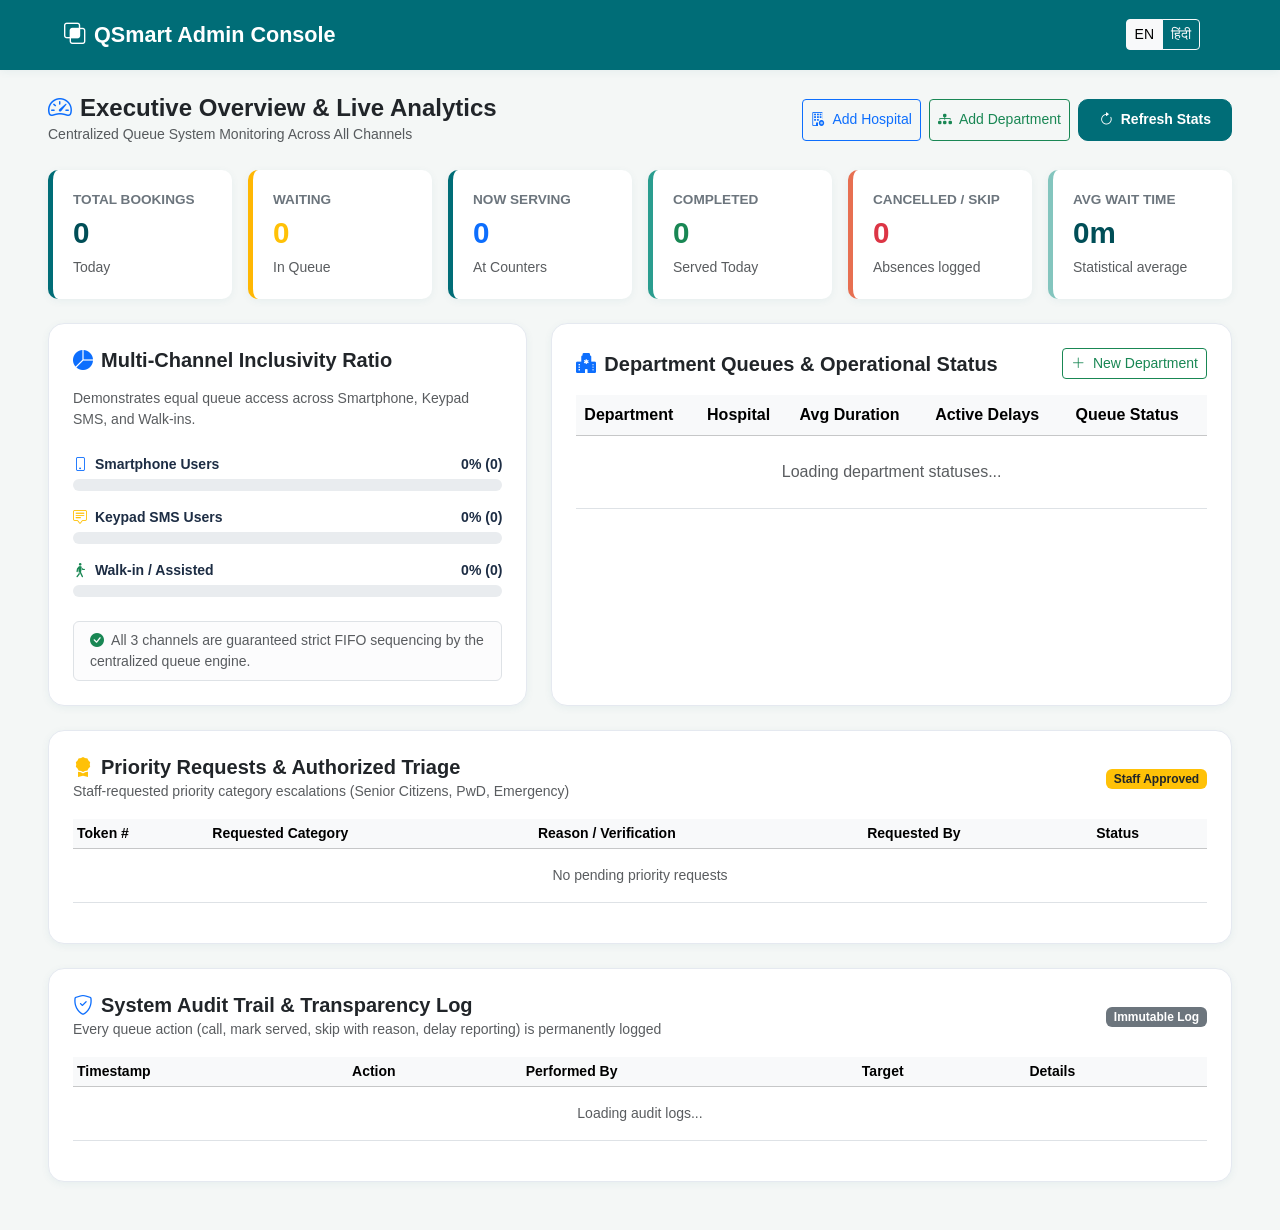
==== src/main/resources/static/admin-dashboard.html @ 99bf1048 "Initial commit: QSmart Inclusive & Intelligent Virtual Queue Management System" ====
<!DOCTYPE html>
<html lang="en">
<head>
    <meta charset="UTF-8">
    <meta name="viewport" content="width=device-width, initial-scale=1.0">
    <title>QSmart — System Admin Console &amp; Analytics</title>
    <link href="https://cdn.jsdelivr.net/npm/bootstrap@5.3.3/dist/css/bootstrap.min.css" rel="stylesheet">
    <link href="https://cdn.jsdelivr.net/npm/bootstrap-icons@1.11.3/font/bootstrap-icons.min.css" rel="stylesheet">
    <link rel="stylesheet" href="css/styles.css">
</head>
<body>

    <!-- Navbar -->
    <nav class="navbar navbar-expand-lg navbar-custom sticky-top">
        <div class="container-fluid px-lg-5">
            <a class="navbar-brand" href="index.html">
                <i class="bi bi-intersect"></i> QSmart Admin Console
            </a>
            <div class="d-flex align-items-center gap-3">
                <div class="btn-group btn-group-sm" role="group">
                    <button type="button" class="btn btn-outline-light lang-btn active" data-lang="en" onclick="setLanguage('en')">EN</button>
                    <button type="button" class="btn btn-outline-light lang-btn" data-lang="hi" onclick="setLanguage('hi')">हिंदी</button>
                </div>
                <div id="userNavSection" class="d-flex"></div>
            </div>
        </div>
    </nav>

    <!-- Main Container -->
    <div class="container-fluid px-lg-5 my-4">
        
        <!-- Header with Action Buttons -->
        <div class="d-flex flex-wrap justify-content-between align-items-center gap-3 mb-4">
            <div>
                <h4 class="fw-bold text-dark mb-0"><i class="bi bi-speedometer2 text-primary me-2"></i>Executive Overview &amp; Live Analytics</h4>
                <small class="text-muted">Centralized Queue System Monitoring Across All Channels</small>
            </div>
            <div class="d-flex gap-2">
                <button class="btn btn-outline-primary btn-sm" data-bs-toggle="modal" data-bs-target="#addHospitalModal">
                    <i class="bi bi-building-add me-1"></i> Add Hospital
                </button>
                <button class="btn btn-outline-success btn-sm" data-bs-toggle="modal" data-bs-target="#addDeptModal">
                    <i class="bi bi-diagram-3-fill me-1"></i> Add Department
                </button>
                <button class="btn btn-primary-teal btn-sm" onclick="loadAllAdminData()">
                    <i class="bi bi-arrow-clockwise me-1"></i> Refresh Stats
                </button>
            </div>
        </div>

        <!-- KPI Stat Cards -->
        <div class="row g-3 mb-4">
            <div class="col-6 col-md-4 col-xl-2">
                <div class="stat-widget">
                    <div class="stat-label">Total Bookings</div>
                    <div class="stat-value" id="kpiTotalBookings">0</div>
                    <small class="text-muted">Today</small>
                </div>
            </div>
            <div class="col-6 col-md-4 col-xl-2">
                <div class="stat-widget" style="border-left-color: #ffb703;">
                    <div class="stat-label">Waiting</div>
                    <div class="stat-value text-warning" id="kpiWaiting">0</div>
                    <small class="text-muted">In Queue</small>
                </div>
            </div>
            <div class="col-6 col-md-4 col-xl-2">
                <div class="stat-widget" style="border-left-color: #006d77;">
                    <div class="stat-label">Now Serving</div>
                    <div class="stat-value text-primary" id="kpiServing">0</div>
                    <small class="text-muted">At Counters</small>
                </div>
            </div>
            <div class="col-6 col-md-4 col-xl-2">
                <div class="stat-widget" style="border-left-color: #2a9d8f;">
                    <div class="stat-label">Completed</div>
                    <div class="stat-value text-success" id="kpiCompleted">0</div>
                    <small class="text-muted">Served Today</small>
                </div>
            </div>
            <div class="col-6 col-md-4 col-xl-2">
                <div class="stat-widget" style="border-left-color: #e76f51;">
                    <div class="stat-label">Cancelled / Skip</div>
                    <div class="stat-value text-danger" id="kpiCancelled">0</div>
                    <small class="text-muted">Absences logged</small>
                </div>
            </div>
            <div class="col-6 col-md-4 col-xl-2">
                <div class="stat-widget" style="border-left-color: #83c5be;">
                    <div class="stat-label">Avg Wait Time</div>
                    <div class="stat-value" id="kpiAvgWait">0m</div>
                    <small class="text-muted">Statistical average</small>
                </div>
            </div>
        </div>

        <!-- 3-Channel Breakdown & Peak Hours -->
        <div class="row g-4 mb-4">
            <!-- Channel Distribution Card -->
            <div class="col-lg-5">
                <div class="custom-card p-4 h-100">
                    <h5 class="fw-bold mb-3 text-dark"><i class="bi bi-pie-chart-fill text-primary me-2"></i>Multi-Channel Inclusivity Ratio</h5>
                    <p class="small text-muted mb-4">Demonstrates equal queue access across Smartphone, Keypad SMS, and Walk-ins.</p>

                    <div class="mb-3">
                        <div class="d-flex justify-content-between small fw-bold mb-1">
                            <span><i class="bi bi-phone text-primary me-1"></i> Smartphone Users</span>
                            <span id="pctSmart">0% (0)</span>
                        </div>
                        <div class="progress" style="height: 12px;">
                            <div id="progSmart" class="progress-bar bg-primary" style="width: 0%;"></div>
                        </div>
                    </div>

                    <div class="mb-3">
                        <div class="d-flex justify-content-between small fw-bold mb-1">
                            <span><i class="bi bi-chat-square-text text-warning me-1"></i> Keypad SMS Users</span>
                            <span id="pctSms">0% (0)</span>
                        </div>
                        <div class="progress" style="height: 12px;">
                            <div id="progSms" class="progress-bar bg-warning" style="width: 0%;"></div>
                        </div>
                    </div>

                    <div class="mb-3">
                        <div class="d-flex justify-content-between small fw-bold mb-1">
                            <span><i class="bi bi-person-walking text-success me-1"></i> Walk-in / Assisted</span>
                            <span id="pctWalkin">0% (0)</span>
                        </div>
                        <div class="progress" style="height: 12px;">
                            <div id="progWalkin" class="progress-bar bg-success" style="width: 0%;"></div>
                        </div>
                    </div>

                    <div class="alert alert-light border small text-muted mt-4 mb-0 py-2">
                        <i class="bi bi-check-circle-fill text-success me-1"></i>
                        All 3 channels are guaranteed strict FIFO sequencing by the centralized queue engine.
                    </div>
                </div>
            </div>

            <!-- Department Load & Counters -->
            <div class="col-lg-7">
                <div class="custom-card p-4 h-100">
                    <div class="d-flex justify-content-between align-items-center mb-3">
                        <h5 class="fw-bold mb-0 text-dark"><i class="bi bi-hospital-fill text-primary me-2"></i>Department Queues &amp; Operational Status</h5>
                        <button class="btn btn-sm btn-outline-success" data-bs-toggle="modal" data-bs-target="#addDeptModal">
                            <i class="bi bi-plus-lg me-1"></i> New Department
                        </button>
                    </div>
                    <div class="table-responsive">
                        <table class="table table-hover align-middle">
                            <thead class="table-light">
                                <tr>
                                    <th>Department</th>
                                    <th>Hospital</th>
                                    <th>Avg Duration</th>
                                    <th>Active Delays</th>
                                    <th>Queue Status</th>
                                </tr>
                            </thead>
                            <tbody id="deptStatusTableBody">
                                <tr><td colspan="5" class="text-center py-4 text-muted">Loading department statuses...</td></tr>
                            </tbody>
                        </table>
                    </div>
                </div>
            </div>
        </div>

        <!-- Priority Requests / Authorized Exceptions Section -->
        <div class="custom-card p-4 mb-4">
            <div class="d-flex justify-content-between align-items-center mb-3">
                <div>
                    <h5 class="fw-bold mb-0 text-dark"><i class="bi bi-award-fill text-warning me-2"></i>Priority Requests &amp; Authorized Triage</h5>
                    <small class="text-muted">Staff-requested priority category escalations (Senior Citizens, PwD, Emergency)</small>
                </div>
                <span class="badge bg-warning text-dark">Staff Approved</span>
            </div>

            <div class="table-responsive" style="max-height: 240px; overflow-y: auto;">
                <table class="table table-sm table-hover align-middle small">
                    <thead class="table-light sticky-top">
                        <tr>
                            <th>Token #</th>
                            <th>Requested Category</th>
                            <th>Reason / Verification</th>
                            <th>Requested By</th>
                            <th>Status</th>
                        </tr>
                    </thead>
                    <tbody id="priorityRequestsTableBody">
                        <tr><td colspan="5" class="text-center py-3 text-muted">No pending priority requests</td></tr>
                    </tbody>
                </table>
            </div>
        </div>

        <!-- Audit Log Section -->
        <div class="custom-card p-4 mb-4">
            <div class="d-flex justify-content-between align-items-center mb-3">
                <div>
                    <h5 class="fw-bold mb-0 text-dark"><i class="bi bi-shield-check text-primary me-2"></i>System Audit Trail &amp; Transparency Log</h5>
                    <small class="text-muted">Every queue action (call, mark served, skip with reason, delay reporting) is permanently logged</small>
                </div>
                <span class="badge bg-secondary">Immutable Log</span>
            </div>

            <div class="table-responsive" style="max-height: 340px; overflow-y: auto;">
                <table class="table table-sm table-hover align-middle small">
                    <thead class="table-light sticky-top">
                        <tr>
                            <th>Timestamp</th>
                            <th>Action</th>
                            <th>Performed By</th>
                            <th>Target</th>
                            <th>Details</th>
                        </tr>
                    </thead>
                    <tbody id="auditLogTableBody">
                        <tr><td colspan="5" class="text-center py-3 text-muted">Loading audit logs...</td></tr>
                    </tbody>
                </table>
            </div>
        </div>

    </div>

    <!-- Modal: Add Hospital -->
    <div class="modal fade" id="addHospitalModal" tabindex="-1">
        <div class="modal-dialog modal-dialog-centered">
            <div class="modal-content custom-card p-2">
                <div class="modal-header border-0 pb-0">
                    <h5 class="modal-title fw-bold text-dark"><i class="bi bi-building-add text-primary me-2"></i>Add Hospital / Service Center</h5>
                    <button type="button" class="btn-close" data-bs-dismiss="modal"></button>
                </div>
                <div class="modal-body">
                    <form id="addHospitalForm" onsubmit="submitNewHospital(event)">
                        <div class="mb-3">
                            <label class="form-label small fw-semibold">Hospital Code *</label>
                            <input type="text" id="hospCode" class="form-control" placeholder="e.g. CITY03" required>
                        </div>
                        <div class="mb-3">
                            <label class="form-label small fw-semibold">Hospital Name *</label>
                            <input type="text" id="hospName" class="form-control" placeholder="e.g. City District Health Center" required>
                        </div>
                        <div class="row g-2 mb-3">
                            <div class="col-6">
                                <label class="form-label small fw-semibold">City</label>
                                <input type="text" id="hospCity" class="form-control" placeholder="e.g. New Delhi" value="New Delhi">
                            </div>
                            <div class="col-6">
                                <label class="form-label small fw-semibold">Phone</label>
                                <input type="text" id="hospPhone" class="form-control" placeholder="+91-11-..." value="+91-11-23450000">
                            </div>
                        </div>
                        <div class="mb-3">
                            <label class="form-label small fw-semibold">Address</label>
                            <input type="text" id="hospAddress" class="form-control" placeholder="Hospital address" value="Civil Lines, Health Hub">
                        </div>
                        <div class="d-grid mt-4">
                            <button type="submit" class="btn btn-primary-teal fw-semibold">Save Hospital</button>
                        </div>
                    </form>
                </div>
            </div>
        </div>
    </div>

    <!-- Modal: Add Department -->
    <div class="modal fade" id="addDeptModal" tabindex="-1">
        <div class="modal-dialog modal-dialog-centered">
            <div class="modal-content custom-card p-2">
                <div class="modal-header border-0 pb-0">
                    <h5 class="modal-title fw-bold text-dark"><i class="bi bi-diagram-3-fill text-success me-2"></i>Add Department / Clinic</h5>
                    <button type="button" class="btn-close" data-bs-dismiss="modal"></button>
                </div>
                <div class="modal-body">
                    <form id="addDeptForm" onsubmit="submitNewDepartment(event)">
                        <div class="mb-3">
                            <label class="form-label small fw-semibold">Parent Hospital *</label>
                            <select id="deptHospitalSelect" class="form-select" required>
                                <option value="">Loading hospitals...</option>
                            </select>
                        </div>
                        <div class="mb-3">
                            <label class="form-label small fw-semibold">Department Code *</label>
                            <input type="text" id="deptCode" class="form-control" placeholder="e.g. ENT, DENT, ONCO" required>
                        </div>
                        <div class="mb-3">
                            <label class="form-label small fw-semibold">Department Name *</label>
                            <input type="text" id="deptName" class="form-control" placeholder="e.g. ENT Clinic (Ear, Nose, Throat)" required>
                        </div>
                        <div class="mb-3">
                            <label class="form-label small fw-semibold">Average Service Duration (Minutes)</label>
                            <input type="number" id="deptDuration" class="form-control" value="10" min="2" max="60" required>
                        </div>
                        <div class="d-grid mt-4">
                            <button type="submit" class="btn btn-success fw-semibold">Save Department</button>
                        </div>
                    </form>
                </div>
            </div>
        </div>
    </div>

    <!-- Bootstrap 5 JS -->
    <script src="https://cdn.jsdelivr.net/npm/bootstrap@5.3.3/dist/js/bootstrap.bundle.min.js"></script>
    <script src="js/i18n.js"></script>
    <script src="js/app.js"></script>

    <script>
        async function loadAllAdminData() {
            await checkAuthAndSyncNavbar();
            await loadAnalytics();
            await loadDepartmentsList();
            await loadHospitalsListForModal();
            await loadPriorityRequests();
            await loadAuditLogs();
        }

        async function loadAnalytics() {
            try {
                const res = await fetch('/api/admin/analytics');
                const json = await res.json();
                if (json.success && json.data) {
                    const d = json.data;
                    document.getElementById('kpiTotalBookings').textContent = d.totalBookings;
                    document.getElementById('kpiWaiting').textContent = d.waitingCount;
                    document.getElementById('kpiServing').textContent = d.calledCount;
                    document.getElementById('kpiCompleted').textContent = d.servedCount;
                    document.getElementById('kpiCancelled').textContent = (d.cancelledCount + d.skippedCount);
                    document.getElementById('kpiAvgWait').textContent = d.avgWaitMinutes + 'm';

                    // Channel ratios
                    const total = d.totalBookings || 1;
                    const smartPct = Math.round((d.smartphoneCount / total) * 100);
                    const smsPct = Math.round((d.smsCount / total) * 100);
                    const walkinPct = Math.round((d.walkInCount / total) * 100);

                    document.getElementById('pctSmart').textContent = `${smartPct}% (${d.smartphoneCount})`;
                    document.getElementById('progSmart').style.width = smartPct + '%';

                    document.getElementById('pctSms').textContent = `${smsPct}% (${d.smsCount})`;
                    document.getElementById('progSms').style.width = smsPct + '%';

                    document.getElementById('pctWalkin').textContent = `${walkinPct}% (${d.walkInCount})`;
                    document.getElementById('progWalkin').style.width = walkinPct + '%';
                }
            } catch (e) {
                console.debug(e);
            }
        }

        async function loadDepartmentsList() {
            try {
                const res = await fetch('/api/public/departments');
                const json = await res.json();
                const tbody = document.getElementById('deptStatusTableBody');
                if (json.success && json.data) {
                    let html = '';
                    json.data.forEach(d => {
                        const delayBadge = d.currentDelayMinutes > 0 ?
                            `<span class="badge bg-warning text-dark">+${d.currentDelayMinutes}m (${d.delayReason || 'delay'})</span>` :
                            '<span class="badge bg-light text-muted">On Schedule</span>';

                        const pauseBadge = d.queuePaused ?
                            '<span class="badge bg-danger">PAUSED</span>' :
                            '<span class="badge bg-success">ACTIVE</span>';

                        html += `
                            <tr>
                                <td><strong>${d.name}</strong> <small class="text-muted">(${d.code})</small></td>
                                <td>${d.serviceCenter ? d.serviceCenter.name : 'Hospital'}</td>
                                <td>~${d.avgServiceDurationMinutes} mins</td>
                                <td>${delayBadge}</td>
                                <td>${pauseBadge}</td>
                            </tr>
                        `;
                    });
                    tbody.innerHTML = html;
                }
            } catch (e) {
                console.debug(e);
            }
        }

        async function loadHospitalsListForModal() {
            try {
                const res = await fetch('/api/public/hospitals');
                const json = await res.json();
                const sel = document.getElementById('deptHospitalSelect');
                if (json.success && json.data) {
                    sel.innerHTML = '<option value="">-- Select Hospital --</option>';
                    json.data.forEach(h => {
                        sel.innerHTML += `<option value="${h.id}">${h.name} (${h.code})</option>`;
                    });
                }
            } catch (e) {
                console.debug(e);
            }
        }

        async function submitNewHospital(e) {
            e.preventDefault();
            const payload = {
                code: document.getElementById('hospCode').value.trim().toUpperCase(),
                name: document.getElementById('hospName').value.trim(),
                city: document.getElementById('hospCity').value.trim(),
                phone: document.getElementById('hospPhone').value.trim(),
                address: document.getElementById('hospAddress').value.trim(),
                type: 'HOSPITAL',
                operatingHours: '08:00 AM - 08:00 PM',
                active: true
            };
            try {
                const res = await fetch('/api/admin/hospitals', {
                    method: 'POST',
                    headers: { 'Content-Type': 'application/json' },
                    body: JSON.stringify(payload)
                });
                const json = await res.json();
                if (json.success) {
                    showToast(`Hospital ${json.data.name} created!`, 'success');
                    bootstrap.Modal.getInstance(document.getElementById('addHospitalModal')).hide();
                    document.getElementById('addHospitalForm').reset();
                    await loadAllAdminData();
                } else {
                    alert(json.message);
                }
            } catch (err) {
                alert('Error: ' + err.message);
            }
        }

        async function submitNewDepartment(e) {
            e.preventDefault();
            const hospId = document.getElementById('deptHospitalSelect').value;
            const payload = {
                code: document.getElementById('deptCode').value.trim().toUpperCase(),
                name: document.getElementById('deptName').value.trim(),
                avgServiceDurationMinutes: parseInt(document.getElementById('deptDuration').value) || 10,
                serviceCenter: { id: parseInt(hospId) },
                active: true
            };
            try {
                const res = await fetch('/api/admin/departments', {
                    method: 'POST',
                    headers: { 'Content-Type': 'application/json' },
                    body: JSON.stringify(payload)
                });
                const json = await res.json();
                if (json.success) {
                    showToast(`Department ${json.data.name} created!`, 'success');
                    bootstrap.Modal.getInstance(document.getElementById('addDeptModal')).hide();
                    document.getElementById('addDeptForm').reset();
                    await loadAllAdminData();
                } else {
                    alert(json.message);
                }
            } catch (err) {
                alert('Error: ' + err.message);
            }
        }

        async function loadPriorityRequests() {
            try {
                const res = await fetch('/api/admin/priority-requests');
                const json = await res.json();
                const tbody = document.getElementById('priorityRequestsTableBody');
                if (json.success && json.data) {
                    if (json.data.length === 0) {
                        tbody.innerHTML = '<tr><td colspan="5" class="text-center py-3 text-muted">No priority requests pending</td></tr>';
                        return;
                    }
                    let html = '';
                    json.data.forEach(p => {
                        html += `
                            <tr>
                                <td><strong>${p.token ? p.token.tokenNumber : '-'}</strong></td>
                                <td><span class="badge bg-danger">${p.requestedCategory}</span></td>
                                <td>${p.reason}</td>
                                <td>${p.requestedBy ? p.requestedBy.name : '-'}</td>
                                <td><span class="badge bg-secondary">${p.status}</span></td>
                            </tr>
                        `;
                    });
                    tbody.innerHTML = html;
                }
            } catch (e) {
                console.debug(e);
            }
        }

        async function loadAuditLogs() {
            try {
                const res = await fetch('/api/admin/audit-logs');
                const json = await res.json();
                const tbody = document.getElementById('auditLogTableBody');
                if (json.success && json.data) {
                    if (json.data.length === 0) {
                        tbody.innerHTML = '<tr><td colspan="5" class="text-center py-3 text-muted">No audit logs recorded</td></tr>';
                        return;
                    }
                    let html = '';
                    json.data.forEach(log => {
                        const timeStr = log.timestamp ? new Date(log.timestamp).toLocaleTimeString() : '-';
                        html += `
                            <tr>
                                <td><span class="text-muted">${timeStr}</span></td>
                                <td><span class="badge bg-dark">${log.action}</span></td>
                                <td><strong>${log.performedBy}</strong></td>
                                <td>${log.targetEntity || '-'} #${log.targetId || '-'}</td>
                                <td>${log.details || '-'}</td>
                            </tr>
                        `;
                    });
                    tbody.innerHTML = html;
                }
            } catch (e) {
                console.debug(e);
            }
        }

        document.addEventListener('DOMContentLoaded', loadAllAdminData);
    </script>
</body>
</html>
---- src/main/resources/static/css/styles.css ----
/* ===================================================================
 * QSmart - Virtual Queue Management System
 * Design Theme: Deep Teal (#006d77), Crisp White, Light Neutral (#f4f7f6)
 * =================================================================== */

:root {
    --primary: #006d77;
    --primary-dark: #004e57;
    --primary-light: #83c5be;
    --secondary: #e29578;
    --accent: #2a9d8f;
    --bg-light: #f4f7f6;
    --card-bg: #ffffff;
    --text-dark: #1d2d44;
    --text-muted: #6c757d;
    --border-color: #e5e9f0;
    --success: #28a745;
    --warning: #ffb703;
    --danger: #e63946;
    --radius-lg: 16px;
    --radius-md: 10px;
    --radius-sm: 6px;
    --shadow-sm: 0 2px 8px rgba(0, 109, 119, 0.06);
    --shadow-md: 0 6px 20px rgba(0, 109, 119, 0.1);
    --shadow-lg: 0 12px 32px rgba(0, 109, 119, 0.15);
}

body {
    font-family: 'Inter', -apple-system, BlinkMacSystemFont, "Segoe UI", Roboto, "Helvetica Neue", Arial, sans-serif;
    background-color: var(--bg-light);
    color: var(--text-dark);
    min-height: 100vh;
    display: flex;
    flex-direction: column;
}

/* Navbar */
.navbar-custom {
    background-color: var(--primary);
    box-shadow: var(--shadow-sm);
    padding: 0.85rem 1rem;
}
.navbar-custom .navbar-brand {
    color: #ffffff;
    font-weight: 700;
    font-size: 1.35rem;
    display: flex;
    align-items: center;
    gap: 0.5rem;
}
.navbar-custom .nav-link {
    color: rgba(255, 255, 255, 0.85);
    font-weight: 500;
    padding: 0.5rem 0.85rem;
    border-radius: var(--radius-sm);
    transition: all 0.2s ease;
}
.navbar-custom .nav-link:hover,
.navbar-custom .nav-link.active {
    color: #ffffff;
    background-color: rgba(255, 255, 255, 0.15);
}

/* Cards */
.custom-card {
    background: var(--card-bg);
    border-radius: var(--radius-lg);
    border: 1px solid var(--border-color);
    box-shadow: var(--shadow-sm);
    padding: 1.5rem;
    transition: transform 0.2s ease, box-shadow 0.2s ease;
}
.custom-card:hover {
    box-shadow: var(--shadow-md);
}

/* Token Display Box */
.token-hero-box {
    background: linear-gradient(135deg, var(--primary) 0%, var(--primary-dark) 100%);
    color: #ffffff;
    border-radius: var(--radius-lg);
    padding: 2rem;
    box-shadow: var(--shadow-lg);
    text-align: center;
    position: relative;
    overflow: hidden;
}
.token-hero-box::after {
    content: '';
    position: absolute;
    top: -40px;
    right: -40px;
    width: 140px;
    height: 140px;
    background: rgba(255, 255, 255, 0.08);
    border-radius: 50%;
}
.token-badge-large {
    font-size: 3.2rem;
    font-weight: 800;
    letter-spacing: 2px;
    margin: 0.5rem 0;
    text-shadow: 0 2px 4px rgba(0,0,0,0.2);
}

/* Stat Widgets */
.stat-widget {
    background: #ffffff;
    border-radius: var(--radius-md);
    padding: 1.25rem;
    border-left: 5px solid var(--primary);
    box-shadow: var(--shadow-sm);
}
.stat-widget .stat-label {
    font-size: 0.85rem;
    color: var(--text-muted);
    text-transform: uppercase;
    font-weight: 600;
}
.stat-widget .stat-value {
    font-size: 1.85rem;
    font-weight: 700;
    color: var(--primary-dark);
}

/* Badges */
.badge-waiting { background-color: #ffb703; color: #000; font-weight: 600; }
.badge-called { background-color: #006d77; color: #fff; font-weight: 600; animation: pulse 1.5s infinite; }
.badge-served { background-color: #2a9d8f; color: #fff; font-weight: 600; }
.badge-skipped { background-color: #e76f51; color: #fff; font-weight: 600; }
.badge-cancelled { background-color: #6c757d; color: #fff; font-weight: 600; }

@keyframes pulse {
    0% { transform: scale(1); opacity: 1; }
    50% { transform: scale(1.05); opacity: 0.9; }
    100% { transform: scale(1); opacity: 1; }
}

/* Channel Icons */
.channel-pill {
    display: inline-flex;
    align-items: center;
    gap: 0.35rem;
    font-size: 0.8rem;
    font-weight: 600;
    padding: 0.25rem 0.65rem;
    border-radius: 20px;
}
.channel-smartphone { background: #e8f4f8; color: #006d77; }
.channel-sms { background: #fff3cd; color: #856404; }
.channel-walkin { background: #e2f0d9; color: #28a745; }

/* Buttons */
.btn-primary-teal {
    background-color: var(--primary);
    border-color: var(--primary);
    color: #ffffff;
    font-weight: 600;
    border-radius: var(--radius-md);
    padding: 0.6rem 1.25rem;
    transition: all 0.2s ease;
}
.btn-primary-teal:hover {
    background-color: var(--primary-dark);
    border-color: var(--primary-dark);
    color: #ffffff;
    transform: translateY(-1px);
}
.btn-accent {
    background-color: var(--accent);
    border-color: var(--accent);
    color: #ffffff;
    font-weight: 600;
    border-radius: var(--radius-md);
}
.btn-accent:hover {
    background-color: #21867a;
    color: #ffffff;
}

/* Public TV Display Screen Styles */
.display-screen {
    background: #0f172a;
    color: #ffffff;
    min-height: 100vh;
}
.display-header {
    background: #1e293b;
    border-bottom: 3px solid var(--accent);
    padding: 1rem 2rem;
}
.display-now-serving {
    background: linear-gradient(135deg, #006d77 0%, #004e57 100%);
    border-radius: var(--radius-lg);
    padding: 2.5rem;
    text-align: center;
    border: 2px solid #2a9d8f;
    box-shadow: 0 10px 30px rgba(42, 157, 143, 0.3);
}
.display-now-serving .token-call-large {
    font-size: 5rem;
    font-weight: 900;
    color: #ffff00;
    letter-spacing: 4px;
    animation: glow 2s ease-in-out infinite alternate;
}
@keyframes glow {
    from { text-shadow: 0 0 10px #ffff00, 0 0 20px #ffff00; }
    to { text-shadow: 0 0 25px #ffff00, 0 0 40px #ffb703; }
}

/* SMS Mobile Phone Frame */
.sms-phone-frame {
    max-width: 360px;
    margin: 0 auto;
    border: 14px solid #1e293b;
    border-radius: 40px;
    background: #0f172a;
    box-shadow: var(--shadow-lg);
    overflow: hidden;
}
.sms-phone-screen {
    background: #f8fafc;
    height: 520px;
    display: flex;
    flex-direction: column;
}
.sms-chat-window {
    flex: 1;
    overflow-y: auto;
    padding: 1rem;
    display: flex;
    flex-direction: column;
    gap: 0.75rem;
}
.sms-bubble {
    max-width: 80%;
    padding: 0.65rem 0.9rem;
    border-radius: 16px;
    font-size: 0.85rem;
    line-height: 1.4;
    word-break: break-word;
}
.sms-inbound {
    align-self: flex-end;
    background: #006d77;
    color: #ffffff;
    border-bottom-right-radius: 4px;
}
.sms-outbound {
    align-self: flex-start;
    background: #e2e8f0;
    color: #1e293b;
    border-bottom-left-radius: 4px;
}

/* QR Code Container */
.qr-container {
    background: #ffffff;
    padding: 1rem;
    border-radius: var(--radius-md);
    display: inline-block;
    border: 2px dashed var(--primary-light);
}

/* Footer */
footer {
    margin-top: auto;
    background: #ffffff;
    border-top: 1px solid var(--border-color);
    padding: 1.25rem 0;
    font-size: 0.9rem;
    color: var(--text-muted);
}
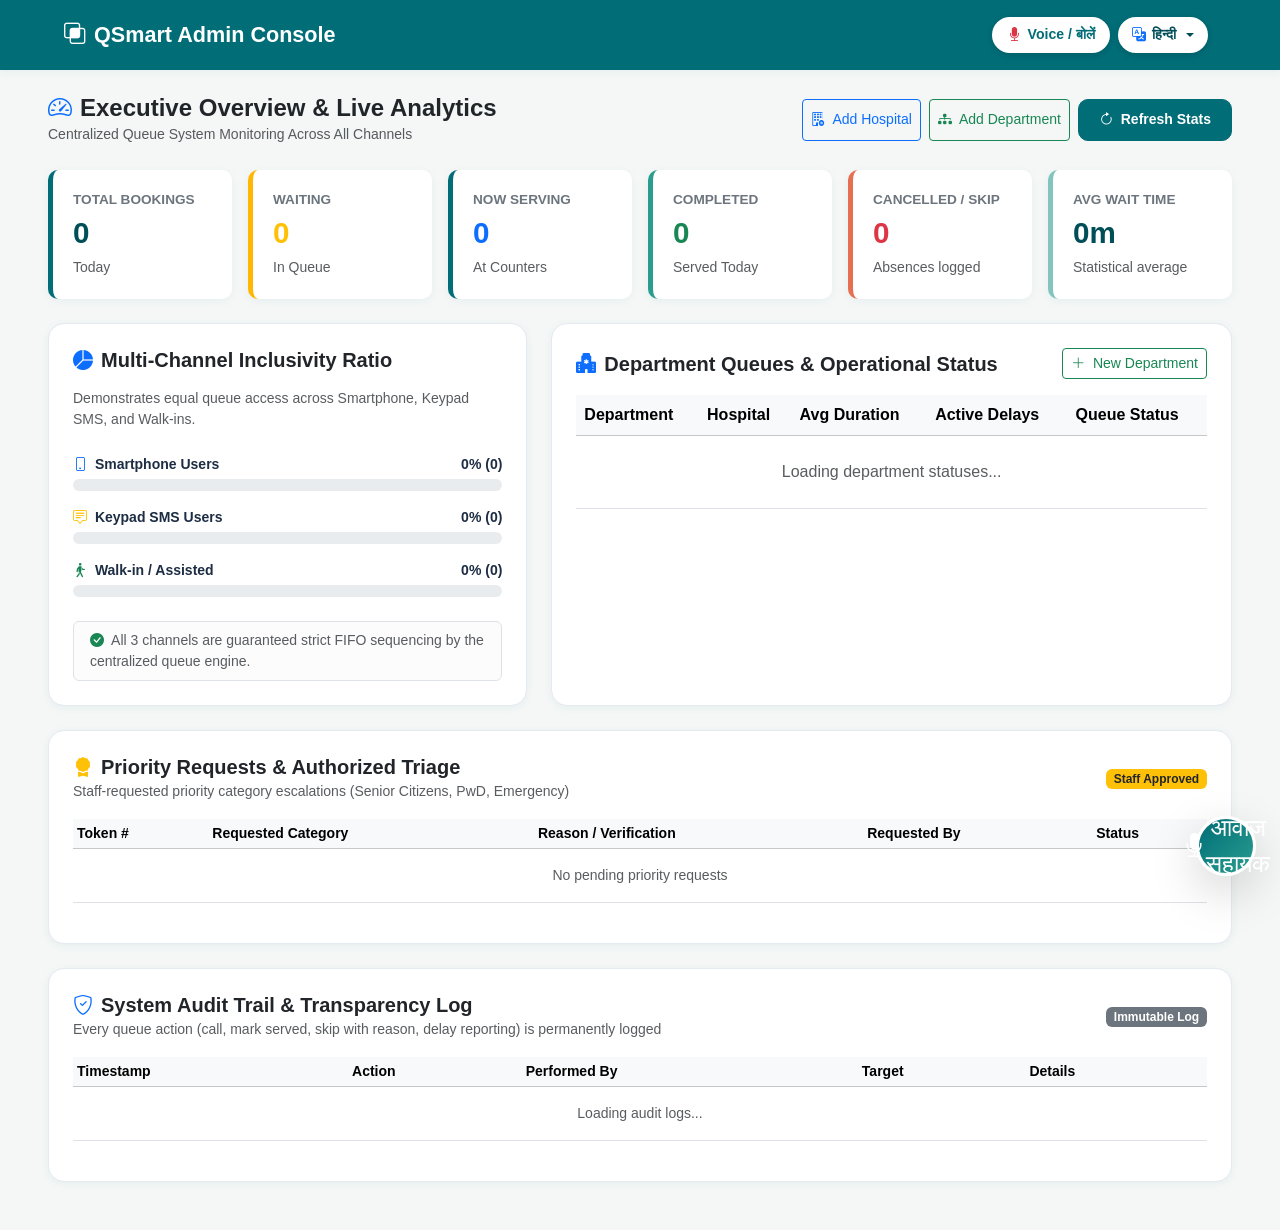
==== commit edd798bd: "Add 7 Indian language multilingual support and interactive voice assistant with STT and TTS" ====
--- a/src/main/resources/static/admin-dashboard.html
+++ b/src/main/resources/static/admin-dashboard.html
@@ -17,11 +17,28 @@
                 <i class="bi bi-intersect"></i> QSmart Admin Console
             </a>
             <div class="d-flex align-items-center gap-3">
-                <div class="btn-group btn-group-sm" role="group">
-                    <button type="button" class="btn btn-outline-light lang-btn active" data-lang="en" onclick="setLanguage('en')">EN</button>
-                    <button type="button" class="btn btn-outline-light lang-btn" data-lang="hi" onclick="setLanguage('hi')">हिंदी</button>
-                </div>
-                <div id="userNavSection" class="d-flex"></div>
+                <!-- Multilingual Dropdown, Voice Assistant & User Profile -->
+                <div class="d-flex align-items-center gap-2">
+                    <button class="voice-nav-btn" onclick="toggleVoiceAssistant()" title="आवाज सहायक / Voice Assistant">
+                        <i class="bi bi-mic-fill text-danger"></i>
+                        <span class="d-none d-sm-inline">Voice / बोलें</span>
+                    </button>
+                    <div class="dropdown">
+                        <button class="btn lang-dropdown-btn dropdown-toggle" type="button" id="langDropdownBtn" data-bs-toggle="dropdown" aria-expanded="false">
+                            <i class="bi bi-translate text-primary"></i> <span id="currentLangLabel">Language</span>
+                        </button>
+                        <ul class="dropdown-menu dropdown-menu-end dropdown-menu-lang" aria-labelledby="langDropdownBtn">
+                            <li><button class="dropdown-item lang-item" data-lang="en" onclick="setLanguage('en')"><span>English</span> <small class="text-muted">EN</small></button></li>
+                            <li><button class="dropdown-item lang-item" data-lang="hi" onclick="setLanguage('hi')"><span>हिंदी</span> <small class="text-muted">Hindi</small></button></li>
+                            <li><button class="dropdown-item lang-item" data-lang="mr" onclick="setLanguage('mr')"><span>मराठी</span> <small class="text-muted">Marathi</small></button></li>
+                            <li><button class="dropdown-item lang-item" data-lang="gu" onclick="setLanguage('gu')"><span>ગુજરાતી</span> <small class="text-muted">Gujarati</small></button></li>
+                            <li><button class="dropdown-item lang-item" data-lang="bn" onclick="setLanguage('bn')"><span>বাংলা</span> <small class="text-muted">Bengali</small></button></li>
+                            <li><button class="dropdown-item lang-item" data-lang="te" onclick="setLanguage('te')"><span>తెలుగు</span> <small class="text-muted">Telugu</small></button></li>
+                            <li><button class="dropdown-item lang-item" data-lang="ta" onclick="setLanguage('ta')"><span>தமிழ்</span> <small class="text-muted">Tamil</small></button></li>
+                        </ul>
+                    </div>
+                    <div id="userNavSection" class="d-flex"></div>
+                </div>
             </div>
         </div>
     </nav>
@@ -308,6 +325,7 @@
     <script src="https://cdn.jsdelivr.net/npm/bootstrap@5.3.3/dist/js/bootstrap.bundle.min.js"></script>
     <script src="js/i18n.js"></script>
     <script src="js/app.js"></script>
+    <script src="js/voice-assistant.js"></script>
 
     <script>
         async function loadAllAdminData() {
--- a/src/main/resources/static/css/styles.css
+++ b/src/main/resources/static/css/styles.css
@@ -272,3 +272,189 @@
     font-size: 0.9rem;
     color: var(--text-muted);
 }
+
+/* ===================================================================
+ * High-Contrast Multilingual Dropdown & Voice Assistant Controls
+ * =================================================================== */
+.lang-dropdown-btn {
+    background: #ffffff !important;
+    color: var(--primary-dark) !important;
+    border: 2px solid #ffffff !important;
+    font-weight: 600;
+    font-size: 0.88rem;
+    padding: 0.35rem 0.75rem;
+    border-radius: 20px;
+    box-shadow: 0 2px 6px rgba(0,0,0,0.15);
+    display: inline-flex;
+    align-items: center;
+    gap: 0.4rem;
+    transition: all 0.2s ease;
+}
+.lang-dropdown-btn:hover, .lang-dropdown-btn:focus {
+    background: #f0fdfa !important;
+    color: #00373e !important;
+    transform: translateY(-1px);
+    box-shadow: 0 4px 10px rgba(0,0,0,0.2);
+}
+.dropdown-menu-lang {
+    min-width: 220px;
+    border-radius: var(--radius-md);
+    box-shadow: var(--shadow-lg);
+    border: 1px solid rgba(0,109,119,0.15);
+    padding: 0.5rem 0;
+}
+.dropdown-menu-lang .dropdown-item {
+    font-size: 0.9rem;
+    padding: 0.5rem 1rem;
+    display: flex;
+    justify-content: space-between;
+    align-items: center;
+    color: var(--text-dark);
+    font-weight: 500;
+}
+.dropdown-menu-lang .dropdown-item:hover, .dropdown-menu-lang .dropdown-item.active {
+    background: #e6f4f5;
+    color: var(--primary);
+    font-weight: 600;
+}
+.voice-nav-btn {
+    background: #ffffff !important;
+    color: var(--primary) !important;
+    border: 2px solid #ffffff !important;
+    border-radius: 20px;
+    padding: 0.35rem 0.8rem;
+    font-size: 0.88rem;
+    font-weight: 600;
+    display: inline-flex;
+    align-items: center;
+    gap: 0.4rem;
+    box-shadow: 0 2px 6px rgba(0,0,0,0.15);
+    transition: all 0.2s ease;
+    cursor: pointer;
+}
+.voice-nav-btn:hover {
+    background: #e6f4f5 !important;
+    color: #00373e !important;
+    transform: translateY(-1px);
+}
+.voice-nav-btn.listening {
+    background: #e63946 !important;
+    color: #ffffff !important;
+    border-color: #e63946 !important;
+    animation: pulseMic 1.2s infinite;
+}
+
+/* Floating Action Mic Button */
+.voice-fab {
+    position: fixed;
+    bottom: 24px;
+    right: 24px;
+    z-index: 1040;
+    width: 60px;
+    height: 60px;
+    border-radius: 50%;
+    background: linear-gradient(135deg, var(--primary), var(--accent));
+    color: #ffffff;
+    border: 3px solid #ffffff;
+    box-shadow: 0 8px 24px rgba(0, 109, 119, 0.4);
+    display: flex;
+    align-items: center;
+    justify-content: center;
+    font-size: 1.5rem;
+    cursor: pointer;
+    transition: all 0.25s cubic-bezier(0.34, 1.56, 0.64, 1);
+}
+.voice-fab:hover {
+    transform: scale(1.1) translateY(-2px);
+    box-shadow: 0 12px 28px rgba(0, 109, 119, 0.5);
+    color: #ffffff;
+}
+.voice-fab.listening {
+    background: linear-gradient(135deg, #e63946, #d90429);
+    animation: pulseFab 1.4s infinite;
+}
+@keyframes pulseFab {
+    0% { box-shadow: 0 0 0 0 rgba(230, 57, 70, 0.7); }
+    70% { box-shadow: 0 0 0 18px rgba(230, 57, 70, 0); }
+    100% { box-shadow: 0 0 0 0 rgba(230, 57, 70, 0); }
+}
+@keyframes pulseMic {
+    0% { transform: scale(1); }
+    50% { transform: scale(1.08); }
+    100% { transform: scale(1); }
+}
+
+/* Sound Wave Animation */
+.sound-wave {
+    display: inline-flex;
+    align-items: center;
+    gap: 3px;
+    height: 18px;
+}
+.sound-wave span {
+    width: 3px;
+    height: 100%;
+    background-color: var(--primary);
+    border-radius: 3px;
+    animation: waveAnim 1.2s infinite ease-in-out;
+}
+.sound-wave span:nth-child(2) { animation-delay: -1.0s; }
+.sound-wave span:nth-child(3) { animation-delay: -0.8s; }
+.sound-wave span:nth-child(4) { animation-delay: -0.6s; }
+.sound-wave span:nth-child(5) { animation-delay: -0.4s; }
+@keyframes waveAnim {
+    0%, 40%, 100% { transform: scaleY(0.2); }
+    20% { transform: scaleY(1); }
+}
+
+/* Voice Assistant Modal Customization */
+.voice-chat-box {
+    max-height: 320px;
+    overflow-y: auto;
+    padding: 10px;
+    display: flex;
+    flex-direction: column;
+    gap: 8px;
+    background: #f8fafc;
+    border-radius: var(--radius-md);
+}
+.voice-msg-user {
+    align-self: flex-end;
+    background: var(--primary);
+    color: #ffffff;
+    padding: 8px 14px;
+    border-radius: 14px 14px 2px 14px;
+    font-size: 0.9rem;
+    max-width: 80%;
+}
+.voice-msg-bot {
+    align-self: flex-start;
+    background: #ffffff;
+    border: 1px solid #e2e8f0;
+    color: var(--text-dark);
+    padding: 8px 14px;
+    border-radius: 14px 14px 14px 2px;
+    font-size: 0.9rem;
+    max-width: 85%;
+    box-shadow: var(--shadow-sm);
+}
+.voice-prompt-chips {
+    display: flex;
+    flex-wrap: wrap;
+    gap: 6px;
+    margin-top: 10px;
+}
+.voice-prompt-chip {
+    font-size: 0.78rem;
+    background: #ffffff;
+    border: 1px solid var(--primary-light);
+    color: var(--primary);
+    border-radius: 16px;
+    padding: 4px 10px;
+    cursor: pointer;
+    transition: all 0.15s ease;
+}
+.voice-prompt-chip:hover {
+    background: var(--primary);
+    color: #ffffff;
+}
